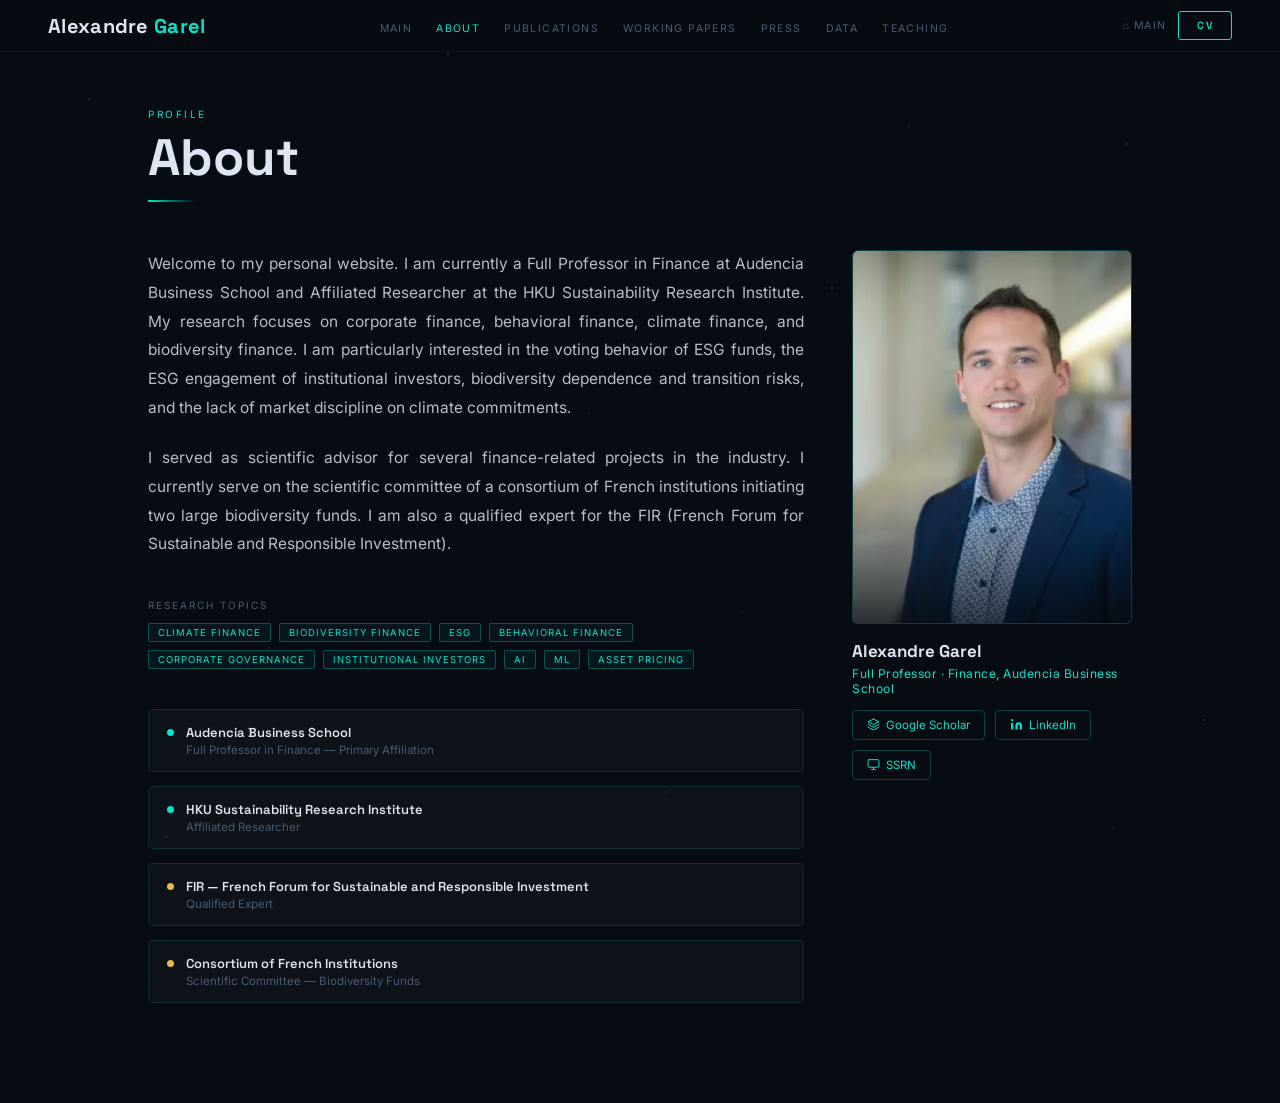
==== about.html @ ed6591c1 "test test" ====
<!DOCTYPE html>
<html lang="en">
<head>
<meta charset="UTF-8">
<meta name="viewport" content="width=device-width, initial-scale=1.0">
<title>About — Alexandre Garel</title>
<link rel="stylesheet" href="style.css">
<style>
.about-grid {
  display: grid;
  grid-template-columns: 1fr 280px;
  gap: 48px;
  align-items: start;
}
.bio-text {
  font-size: 15.5px; line-height: 1.85;
  color: rgba(221,229,240,.82);
  text-align: justify;
}
.bio-text p + p { margin-top: 22px; }

.affil-list {
  display: flex; flex-direction: column; gap: 14px;
  margin-top: 36px;
}
.affil-item {
  display: flex; align-items: flex-start; gap: 12px;
  padding: 14px 18px;
  background: var(--card-bg);
  border: 1px solid var(--card-bdr);
  border-radius: 5px;
  text-decoration: none;
  transition: border-color .2s, background .2s;
}
.affil-item:hover { border-color: rgba(0,229,204,.3); background: rgba(0,229,204,.04); }
.affil-dot {
  width: 7px; height: 7px; border-radius: 50%;
  background: var(--teal); flex-shrink: 0; margin-top: 5px;
}
.affil-dot.gold { background: var(--gold); }
.affil-name {
  font-family: 'Space Grotesk', sans-serif;
  font-size: 13px; font-weight: 600; color: var(--white);
}
.affil-role {
  font-size: 11.5px; color: var(--muted); margin-top: 2px;
}

/* Photo sidebar */
.photo-sidebar { position: sticky; top: 80px; }
.photo-frame {
  position: relative;
  border: 1px solid rgba(0,229,204,.2);
  border-radius: 6px;
  overflow: hidden;
  aspect-ratio: 3/4;
  background: #0a1520;
}
.photo-frame img {
  width: 100%; height: 100%;
  object-fit: cover; object-position: center top;
  display: block;
}
.photo-frame::after {
  content: '';
  position: absolute; inset: 0;
  background: linear-gradient(to bottom, transparent 60%, rgba(7,11,18,.7) 100%);
  pointer-events: none;
}
.photo-caption {
  padding: 16px 0 0;
}
.photo-name {
  font-family: 'Space Grotesk', sans-serif;
  font-size: 17px; font-weight: 700; color: var(--white);
}
.photo-role { font-size: 12px; color: var(--teal); margin-top: 4px; letter-spacing: .5px; }

.social-row { display: flex; gap: 10px; margin-top: 14px; flex-wrap: wrap; }
.soc-btn {
  display: flex; align-items: center; gap: 6px;
  padding: 7px 14px; border-radius: 4px;
  border: 1px solid rgba(0,229,204,.25);
  color: var(--teal); font-size: 11.5px; text-decoration: none;
  transition: background .2s, border-color .2s;
}
.soc-btn:hover { background: rgba(0,229,204,.1); border-color: var(--teal); }

.topics-section { margin-top: 40px; }
.topics-title {
  font-size: 10px; letter-spacing: 2px; text-transform: uppercase;
  color: var(--muted); margin-bottom: 12px;
}
.topics-cloud { display: flex; flex-wrap: wrap; gap: 8px; }

@media (max-width: 900px) {
  .about-grid { grid-template-columns: 1fr; }
  .photo-sidebar { position: static; }
  .photo-frame { aspect-ratio: 4/3; max-height: 320px; }
}
</style>
</head>
<body>

<nav>
  <div class="nav-logo"><a href="index.html">Alexandre <span>Garel</span></a></div>
  <ul class="nav-links">
    <li><a href="index.html">Main</a></li>
    <li><a href="about.html" class="active">About</a></li>
    <li><a href="publications.html">Publications</a></li>
    <li><a href="working-papers.html">Working Papers</a></li>
    <li><a href="press-coverage.html">Press</a></li>
    <li><a href="data.html">Data</a></li>
    <li><a href="teaching.html">Teaching</a></li>
  </ul>
  <div class="nav-right">
    <a href="index.html" class="nav-home">⌂ Main</a>
    <a href="#" class="nav-btn">CV</a>
  </div>
</nav>

<div class="page-wrap">
  <div class="sec-header">
    <div class="sec-eyebrow">Profile</div>
    <h1 class="sec-title">About</h1>
    <div class="sec-rule"></div>
  </div>

  <div class="about-grid">
    <!-- Left: bio + affiliations -->
    <div>
      <div class="bio-text">
        <p>Welcome to my personal website. I am currently a Full Professor in Finance at Audencia Business School and Affiliated Researcher at the HKU Sustainability Research Institute. My research focuses on corporate finance, behavioral finance, climate finance, and biodiversity finance. I am particularly interested in the voting behavior of ESG funds, the ESG engagement of institutional investors, biodiversity dependence and transition risks, and the lack of market discipline on climate commitments.</p>
        <p>I served as scientific advisor for several finance-related projects in the industry. I currently serve on the scientific committee of a consortium of French institutions initiating two large biodiversity funds. I am also a qualified expert for the FIR (French Forum for Sustainable and Responsible Investment).</p>
      </div>

      <div class="topics-section">
        <div class="topics-title">Research Topics</div>
        <div class="topics-cloud">
          <span class="chip">Climate Finance</span>
          <span class="chip">Biodiversity Finance</span>
          <span class="chip">ESG</span>
          <span class="chip">Behavioral Finance</span>
          <span class="chip">Corporate Governance</span>
          <span class="chip">Institutional Investors</span>
          <span class="chip">AI</span>
          <span class="chip">ML</span>
          <span class="chip">Asset Pricing</span>
        </div>
      </div>

      <div class="affil-list" style="margin-top:40px;">
        <a href="https://www.audencia.com/faculte-recherche/corps-professoral/cv-garel" target="_blank" class="affil-item">
          <div class="affil-dot"></div>
          <div>
            <div class="affil-name">Audencia Business School</div>
            <div class="affil-role">Full Professor in Finance — Primary Affiliation</div>
          </div>
        </a>
        <a href="https://hkujcesgri.hku.hk/" target="_blank" class="affil-item">
          <div class="affil-dot"></div>
          <div>
            <div class="affil-name">HKU Sustainability Research Institute</div>
            <div class="affil-role">Affiliated Researcher</div>
          </div>
        </a>
        <a href="https://www.frenchsif.org/isr_esg/en/french-sif/" target="_blank" class="affil-item">
          <div class="affil-dot gold"></div>
          <div>
            <div class="affil-name">FIR — French Forum for Sustainable and Responsible Investment</div>
            <div class="affil-role">Qualified Expert</div>
          </div>
        </a>
        <a href="https://impact-investor.com/french-institutional-investors-pick-mirova-to-manage-e100m-biodiversity-fund/" target="_blank" class="affil-item">
          <div class="affil-dot gold"></div>
          <div>
            <div class="affil-name">Consortium of French Institutions</div>
            <div class="affil-role">Scientific Committee — Biodiversity Funds</div>
          </div>
        </a>
      </div>
    </div>

    <!-- Right: photo + links -->
    <div class="photo-sidebar">
      <div class="photo-frame">
        <img src="photo.png" alt="Alexandre Garel" onerror="this.style.display='none'">
      </div>
      <div class="photo-caption">
        <div class="photo-name">Alexandre Garel</div>
        <div class="photo-role">Full Professor · Finance, Audencia Business School</div>
      </div>
      <div class="social-row">
        <a href="https://scholar.google.com/citations?user=YdbSEhwAAAAJ&hl=en" target="_blank" class="soc-btn">
          <svg width="13" height="13" viewBox="0 0 24 24" fill="none" stroke="currentColor" stroke-width="1.8" stroke-linecap="round"><path d="M12 2L2 7l10 5 10-5-10-5z"/><path d="M2 17l10 5 10-5"/><path d="M2 12l10 5 10-5"/></svg>
          Google Scholar
        </a>
        <a href="https://linkedin.com" target="_blank" class="soc-btn">
          <svg width="13" height="13" viewBox="0 0 24 24" fill="currentColor"><path d="M16 8a6 6 0 0 1 6 6v7h-4v-7a2 2 0 0 0-2-2 2 2 0 0 0-2 2v7h-4v-7a6 6 0 0 1 6-6z"/><rect x="2" y="9" width="4" height="12"/><circle cx="4" cy="4" r="2"/></svg>
          LinkedIn
        </a>
        <a href="https://papers.ssrn.com/sol3/cf_dev/AbsByAuth.cfm?per_id=2396853" target="_blank" class="soc-btn">
          <svg width="13" height="13" viewBox="0 0 24 24" fill="none" stroke="currentColor" stroke-width="1.8" stroke-linecap="round" stroke-linejoin="round">
            <rect x="2" y="3" width="20" height="14" rx="2"/>
            <path d="M8 21h8M12 17v4"/>
          </svg>
          SSRN
        </a>
      </div>
    </div>
  </div>
</div>

</body>
</html>
---- style.css ----
/* ══════════════════════════════════════════════════
   Alexandre Garel — Shared Stylesheet
   Dark Observatory aesthetic
══════════════════════════════════════════════════ */

@import url('https://fonts.googleapis.com/css2?family=Space+Grotesk:wght@300;400;500;600;700&family=Inter:wght@300;400;500&display=swap');

*, *::before, *::after { box-sizing: border-box; margin: 0; padding: 0; }

:root {
  --bg:       #070b12;
  --teal:     #00e5cc;
  --teal-dim: rgba(0,229,204,0.08);
  --teal-mid: rgba(0,229,204,0.18);
  --gold:     #e8b84b;
  --white:    #dde5f0;
  --muted:    #4a5c72;
  --muted2:   #1e2c3a;
  --card-bg:  rgba(255,255,255,0.032);
  --card-bdr: rgba(0,229,204,0.13);
}

html { scroll-behavior: smooth; }
body {
  min-height: 100vh;
  background: var(--bg);
  color: var(--white);
  font-family: 'Inter', sans-serif;
  position: relative;
}

/* ── star field ── */
body::before {
  content: '';
  position: fixed; inset: 0; z-index: 0; pointer-events: none;
  background-image:
    radial-gradient(1px 1px at  7% 11%, rgba(255,255,255,.5)  0%,transparent 100%),
    radial-gradient(1px 1px at 21% 72%, rgba(255,255,255,.3)  0%,transparent 100%),
    radial-gradient(1px 1px at 35%  6%, rgba(255,255,255,.4)  0%,transparent 100%),
    radial-gradient(1px 1px at 52% 88%, rgba(255,255,255,.28) 0%,transparent 100%),
    radial-gradient(1px 1px at 65% 32%, rgba(255,255,255,.45) 0%,transparent 100%),
    radial-gradient(1px 1px at 78% 58%, rgba(255,255,255,.32) 0%,transparent 100%),
    radial-gradient(1px 1px at 88% 16%, rgba(255,255,255,.55) 0%,transparent 100%),
    radial-gradient(1px 1px at 94% 80%, rgba(255,255,255,.38) 0%,transparent 100%),
    radial-gradient(1px 1px at 13% 93%, rgba(255,255,255,.42) 0%,transparent 100%),
    radial-gradient(1px 1px at 46% 46%, rgba(255,255,255,.22) 0%,transparent 100%),
    radial-gradient(1.5px 1.5px at 29% 38%, rgba(0,229,204,.4) 0%,transparent 100%),
    radial-gradient(1.5px 1.5px at 71% 14%, rgba(0,229,204,.3) 0%,transparent 100%),
    radial-gradient(1.5px 1.5px at 87% 92%, rgba(0,229,204,.25) 0%,transparent 100%),
    radial-gradient(1.5px 1.5px at 58% 68%, rgba(0,229,204,.2) 0%,transparent 100%);
}

/* ══════════════════════════════════
   NAV
══════════════════════════════════ */
nav {
  position: sticky; top: 0; z-index: 100;
  display: flex; align-items: center; justify-content: space-between;
  height: 52px; padding: 0 48px;
  border-bottom: 1px solid rgba(0,229,204,.07);
  background: rgba(7,11,18,.88);
  backdrop-filter: blur(12px);
}

.nav-logo a, .nav-logo {
  font-family: 'Space Grotesk', sans-serif;
  font-size: 20px; font-weight: 700; letter-spacing: .3px;
  color: var(--white); text-decoration: none;
}
.nav-logo a span, .nav-logo span { color: var(--teal); }

.nav-links { display: flex; gap: 24px; list-style: none; }
.nav-links a {
  font-size: 10.5px; letter-spacing: 1.4px; text-transform: uppercase;
  color: var(--muted); text-decoration: none; transition: color .2s;
}
.nav-links a:hover,
.nav-links a.active { color: var(--teal); }

.nav-right { display: flex; gap: 12px; align-items: center; }

.nav-home {
  font-size: 10.5px; letter-spacing: 1.2px; text-transform: uppercase;
  color: var(--muted); text-decoration: none; transition: color .2s;
  display: flex; align-items: center; gap: 5px;
}
.nav-home:hover { color: var(--white); }

.nav-btn {
  font-family: 'Space Grotesk', sans-serif;
  font-size: 10.5px; font-weight: 600; letter-spacing: 1.5px; text-transform: uppercase;
  padding: 7px 18px; border-radius: 3px; text-decoration: none;
  border: 1px solid var(--teal); color: var(--teal); background: transparent;
  transition: background .2s;
}
.nav-btn:hover { background: var(--teal-mid); }

/* ══════════════════════════════════
   PAGE WRAPPER
══════════════════════════════════ */
.page-wrap {
  position: relative; z-index: 1;
  max-width: 1080px; margin: 0 auto;
  padding: 56px 48px 100px;
}

/* ── Section header ── */
.sec-header { margin-bottom: 48px; }
.sec-eyebrow {
  font-size: 10px; letter-spacing: 2.5px; text-transform: uppercase;
  color: var(--teal); margin-bottom: 10px;
}
.sec-title {
  font-family: 'Space Grotesk', sans-serif;
  font-size: clamp(30px, 4vw, 52px); font-weight: 700;
  color: var(--white); line-height: 1.1;
  margin-bottom: 14px;
}
.sec-rule {
  width: 48px; height: 2px;
  background: linear-gradient(90deg, var(--teal), transparent);
}

/* ── Tag chips ── */
.chip {
  display: inline-block;
  font-size: 9.5px; letter-spacing: 1px; text-transform: uppercase;
  padding: 3px 9px; border-radius: 2px;
  border: 1px solid rgba(0,229,204,.3);
  color: var(--teal); background: rgba(0,229,204,.05);
}
.chip-gold {
  border-color: rgba(232,184,75,.35);
  color: var(--gold); background: rgba(232,184,75,.06);
}

/* ── Glass card ── */
.glass-card {
  background: var(--card-bg);
  border: 1px solid var(--card-bdr);
  border-radius: 6px;
  padding: 28px 32px;
  transition: border-color .25s, background .25s;
}
.glass-card:hover {
  border-color: rgba(0,229,204,.25);
  background: rgba(255,255,255,.05);
}

/* ══════════════════════════════════
   RESPONSIVE
══════════════════════════════════ */
@media (max-width: 768px) {
  nav { padding: 0 20px; }
  .nav-links { display: none; }
  .page-wrap { padding: 36px 20px 80px; }
}
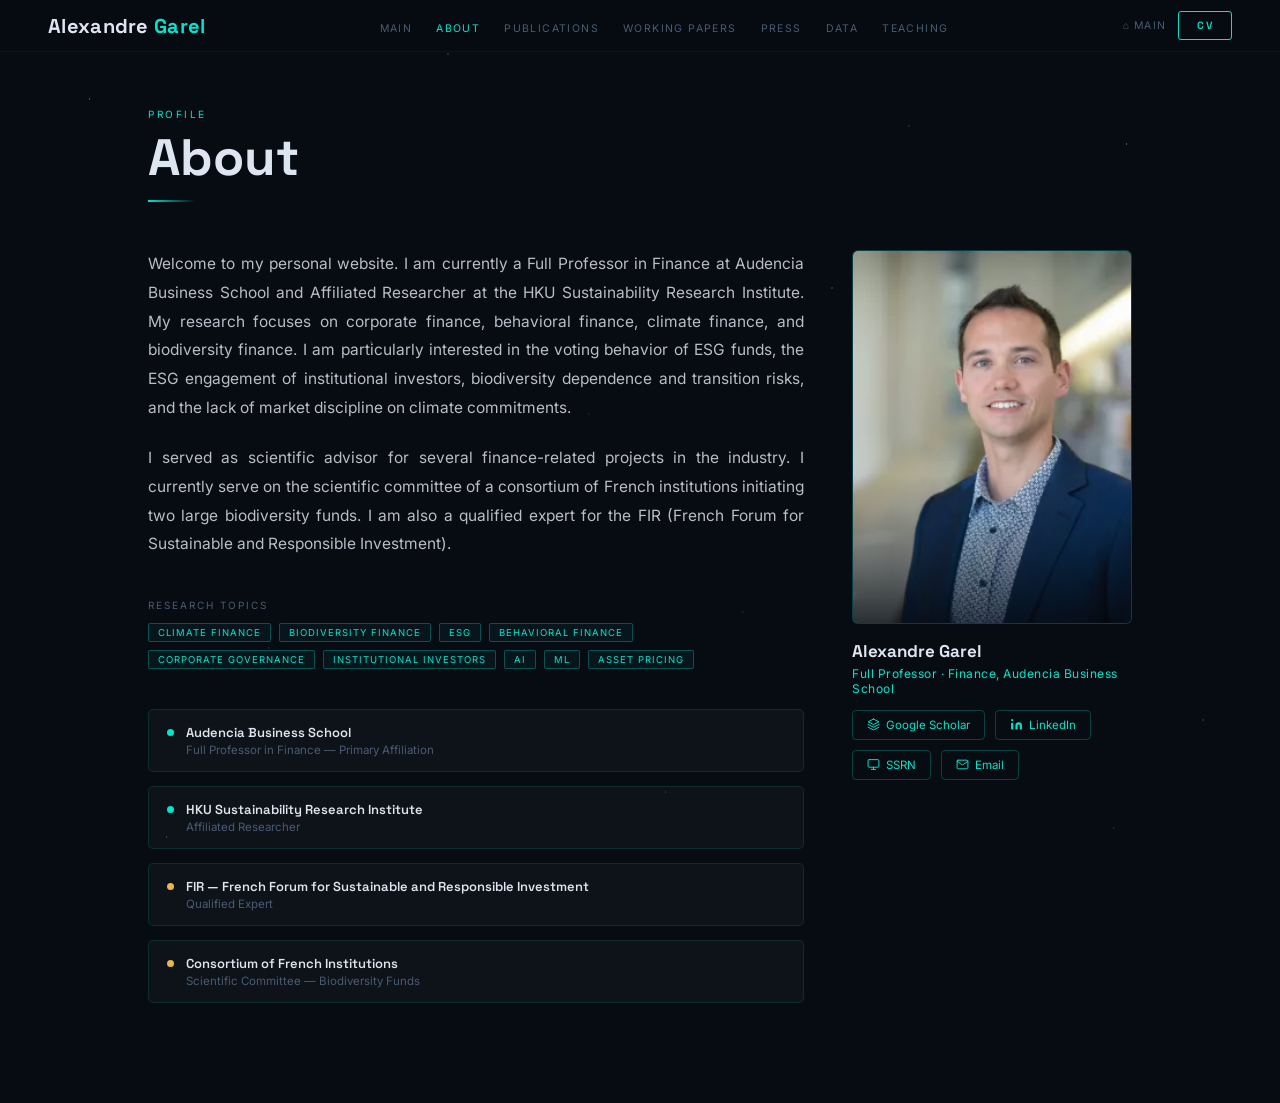
==== commit 961a9518: "Add files via upload" ====
--- a/about.html
+++ b/about.html
@@ -1,215 +1,222 @@
-<!DOCTYPE html>
-<html lang="en">
-<head>
-<meta charset="UTF-8">
-<meta name="viewport" content="width=device-width, initial-scale=1.0">
-<title>About — Alexandre Garel</title>
-<link rel="stylesheet" href="style.css">
-<style>
-.about-grid {
-  display: grid;
-  grid-template-columns: 1fr 280px;
-  gap: 48px;
-  align-items: start;
-}
-.bio-text {
-  font-size: 15.5px; line-height: 1.85;
-  color: rgba(221,229,240,.82);
-  text-align: justify;
-}
-.bio-text p + p { margin-top: 22px; }
-
-.affil-list {
-  display: flex; flex-direction: column; gap: 14px;
-  margin-top: 36px;
-}
-.affil-item {
-  display: flex; align-items: flex-start; gap: 12px;
-  padding: 14px 18px;
-  background: var(--card-bg);
-  border: 1px solid var(--card-bdr);
-  border-radius: 5px;
-  text-decoration: none;
-  transition: border-color .2s, background .2s;
-}
-.affil-item:hover { border-color: rgba(0,229,204,.3); background: rgba(0,229,204,.04); }
-.affil-dot {
-  width: 7px; height: 7px; border-radius: 50%;
-  background: var(--teal); flex-shrink: 0; margin-top: 5px;
-}
-.affil-dot.gold { background: var(--gold); }
-.affil-name {
-  font-family: 'Space Grotesk', sans-serif;
-  font-size: 13px; font-weight: 600; color: var(--white);
-}
-.affil-role {
-  font-size: 11.5px; color: var(--muted); margin-top: 2px;
-}
-
-/* Photo sidebar */
-.photo-sidebar { position: sticky; top: 80px; }
-.photo-frame {
-  position: relative;
-  border: 1px solid rgba(0,229,204,.2);
-  border-radius: 6px;
-  overflow: hidden;
-  aspect-ratio: 3/4;
-  background: #0a1520;
-}
-.photo-frame img {
-  width: 100%; height: 100%;
-  object-fit: cover; object-position: center top;
-  display: block;
-}
-.photo-frame::after {
-  content: '';
-  position: absolute; inset: 0;
-  background: linear-gradient(to bottom, transparent 60%, rgba(7,11,18,.7) 100%);
-  pointer-events: none;
-}
-.photo-caption {
-  padding: 16px 0 0;
-}
-.photo-name {
-  font-family: 'Space Grotesk', sans-serif;
-  font-size: 17px; font-weight: 700; color: var(--white);
-}
-.photo-role { font-size: 12px; color: var(--teal); margin-top: 4px; letter-spacing: .5px; }
-
-.social-row { display: flex; gap: 10px; margin-top: 14px; flex-wrap: wrap; }
-.soc-btn {
-  display: flex; align-items: center; gap: 6px;
-  padding: 7px 14px; border-radius: 4px;
-  border: 1px solid rgba(0,229,204,.25);
-  color: var(--teal); font-size: 11.5px; text-decoration: none;
-  transition: background .2s, border-color .2s;
-}
-.soc-btn:hover { background: rgba(0,229,204,.1); border-color: var(--teal); }
-
-.topics-section { margin-top: 40px; }
-.topics-title {
-  font-size: 10px; letter-spacing: 2px; text-transform: uppercase;
-  color: var(--muted); margin-bottom: 12px;
-}
-.topics-cloud { display: flex; flex-wrap: wrap; gap: 8px; }
-
-@media (max-width: 900px) {
-  .about-grid { grid-template-columns: 1fr; }
-  .photo-sidebar { position: static; }
-  .photo-frame { aspect-ratio: 4/3; max-height: 320px; }
-}
-</style>
-</head>
-<body>
-
-<nav>
-  <div class="nav-logo"><a href="index.html">Alexandre <span>Garel</span></a></div>
-  <ul class="nav-links">
-    <li><a href="index.html">Main</a></li>
-    <li><a href="about.html" class="active">About</a></li>
-    <li><a href="publications.html">Publications</a></li>
-    <li><a href="working-papers.html">Working Papers</a></li>
-    <li><a href="press-coverage.html">Press</a></li>
-    <li><a href="data.html">Data</a></li>
-    <li><a href="teaching.html">Teaching</a></li>
-  </ul>
-  <div class="nav-right">
-    <a href="index.html" class="nav-home">⌂ Main</a>
-    <a href="#" class="nav-btn">CV</a>
-  </div>
-</nav>
-
-<div class="page-wrap">
-  <div class="sec-header">
-    <div class="sec-eyebrow">Profile</div>
-    <h1 class="sec-title">About</h1>
-    <div class="sec-rule"></div>
-  </div>
-
-  <div class="about-grid">
-    <!-- Left: bio + affiliations -->
-    <div>
-      <div class="bio-text">
-        <p>Welcome to my personal website. I am currently a Full Professor in Finance at Audencia Business School and Affiliated Researcher at the HKU Sustainability Research Institute. My research focuses on corporate finance, behavioral finance, climate finance, and biodiversity finance. I am particularly interested in the voting behavior of ESG funds, the ESG engagement of institutional investors, biodiversity dependence and transition risks, and the lack of market discipline on climate commitments.</p>
-        <p>I served as scientific advisor for several finance-related projects in the industry. I currently serve on the scientific committee of a consortium of French institutions initiating two large biodiversity funds. I am also a qualified expert for the FIR (French Forum for Sustainable and Responsible Investment).</p>
-      </div>
-
-      <div class="topics-section">
-        <div class="topics-title">Research Topics</div>
-        <div class="topics-cloud">
-          <span class="chip">Climate Finance</span>
-          <span class="chip">Biodiversity Finance</span>
-          <span class="chip">ESG</span>
-          <span class="chip">Behavioral Finance</span>
-          <span class="chip">Corporate Governance</span>
-          <span class="chip">Institutional Investors</span>
-          <span class="chip">AI</span>
-          <span class="chip">ML</span>
-          <span class="chip">Asset Pricing</span>
-        </div>
-      </div>
-
-      <div class="affil-list" style="margin-top:40px;">
-        <a href="https://www.audencia.com/faculte-recherche/corps-professoral/cv-garel" target="_blank" class="affil-item">
-          <div class="affil-dot"></div>
-          <div>
-            <div class="affil-name">Audencia Business School</div>
-            <div class="affil-role">Full Professor in Finance — Primary Affiliation</div>
-          </div>
-        </a>
-        <a href="https://hkujcesgri.hku.hk/" target="_blank" class="affil-item">
-          <div class="affil-dot"></div>
-          <div>
-            <div class="affil-name">HKU Sustainability Research Institute</div>
-            <div class="affil-role">Affiliated Researcher</div>
-          </div>
-        </a>
-        <a href="https://www.frenchsif.org/isr_esg/en/french-sif/" target="_blank" class="affil-item">
-          <div class="affil-dot gold"></div>
-          <div>
-            <div class="affil-name">FIR — French Forum for Sustainable and Responsible Investment</div>
-            <div class="affil-role">Qualified Expert</div>
-          </div>
-        </a>
-        <a href="https://impact-investor.com/french-institutional-investors-pick-mirova-to-manage-e100m-biodiversity-fund/" target="_blank" class="affil-item">
-          <div class="affil-dot gold"></div>
-          <div>
-            <div class="affil-name">Consortium of French Institutions</div>
-            <div class="affil-role">Scientific Committee — Biodiversity Funds</div>
-          </div>
-        </a>
-      </div>
-    </div>
-
-    <!-- Right: photo + links -->
-    <div class="photo-sidebar">
-      <div class="photo-frame">
-        <img src="photo.png" alt="Alexandre Garel" onerror="this.style.display='none'">
-      </div>
-      <div class="photo-caption">
-        <div class="photo-name">Alexandre Garel</div>
-        <div class="photo-role">Full Professor · Finance, Audencia Business School</div>
-      </div>
-      <div class="social-row">
-        <a href="https://scholar.google.com/citations?user=YdbSEhwAAAAJ&hl=en" target="_blank" class="soc-btn">
-          <svg width="13" height="13" viewBox="0 0 24 24" fill="none" stroke="currentColor" stroke-width="1.8" stroke-linecap="round"><path d="M12 2L2 7l10 5 10-5-10-5z"/><path d="M2 17l10 5 10-5"/><path d="M2 12l10 5 10-5"/></svg>
-          Google Scholar
-        </a>
-        <a href="https://linkedin.com" target="_blank" class="soc-btn">
-          <svg width="13" height="13" viewBox="0 0 24 24" fill="currentColor"><path d="M16 8a6 6 0 0 1 6 6v7h-4v-7a2 2 0 0 0-2-2 2 2 0 0 0-2 2v7h-4v-7a6 6 0 0 1 6-6z"/><rect x="2" y="9" width="4" height="12"/><circle cx="4" cy="4" r="2"/></svg>
-          LinkedIn
-        </a>
-        <a href="https://papers.ssrn.com/sol3/cf_dev/AbsByAuth.cfm?per_id=2396853" target="_blank" class="soc-btn">
-          <svg width="13" height="13" viewBox="0 0 24 24" fill="none" stroke="currentColor" stroke-width="1.8" stroke-linecap="round" stroke-linejoin="round">
-            <rect x="2" y="3" width="20" height="14" rx="2"/>
-            <path d="M8 21h8M12 17v4"/>
-          </svg>
-          SSRN
-        </a>
-      </div>
-    </div>
-  </div>
-</div>
-
-</body>
-</html>
+<!DOCTYPE html>
+<html lang="en">
+<head>
+<meta charset="UTF-8">
+<meta name="viewport" content="width=device-width, initial-scale=1.0">
+<title>About — Alexandre Garel</title>
+<link rel="stylesheet" href="style.css">
+<style>
+.about-grid {
+  display: grid;
+  grid-template-columns: 1fr 280px;
+  gap: 48px;
+  align-items: start;
+}
+.bio-text {
+  font-size: 15.5px; line-height: 1.85;
+  color: rgba(221,229,240,.82);
+  text-align: justify;
+}
+.bio-text p + p { margin-top: 22px; }
+
+.affil-list {
+  display: flex; flex-direction: column; gap: 14px;
+  margin-top: 36px;
+}
+.affil-item {
+  display: flex; align-items: flex-start; gap: 12px;
+  padding: 14px 18px;
+  background: var(--card-bg);
+  border: 1px solid var(--card-bdr);
+  border-radius: 5px;
+  text-decoration: none;
+  transition: border-color .2s, background .2s;
+}
+.affil-item:hover { border-color: rgba(0,229,204,.3); background: rgba(0,229,204,.04); }
+.affil-dot {
+  width: 7px; height: 7px; border-radius: 50%;
+  background: var(--teal); flex-shrink: 0; margin-top: 5px;
+}
+.affil-dot.gold { background: var(--gold); }
+.affil-name {
+  font-family: 'Space Grotesk', sans-serif;
+  font-size: 13px; font-weight: 600; color: var(--white);
+}
+.affil-role {
+  font-size: 11.5px; color: var(--muted); margin-top: 2px;
+}
+
+/* Photo sidebar */
+.photo-sidebar { position: sticky; top: 80px; }
+.photo-frame {
+  position: relative;
+  border: 1px solid rgba(0,229,204,.2);
+  border-radius: 6px;
+  overflow: hidden;
+  aspect-ratio: 3/4;
+  background: #0a1520;
+}
+.photo-frame img {
+  width: 100%; height: 100%;
+  object-fit: cover; object-position: center top;
+  display: block;
+}
+.photo-frame::after {
+  content: '';
+  position: absolute; inset: 0;
+  background: linear-gradient(to bottom, transparent 60%, rgba(7,11,18,.7) 100%);
+  pointer-events: none;
+}
+.photo-caption {
+  padding: 16px 0 0;
+}
+.photo-name {
+  font-family: 'Space Grotesk', sans-serif;
+  font-size: 17px; font-weight: 700; color: var(--white);
+}
+.photo-role { font-size: 12px; color: var(--teal); margin-top: 4px; letter-spacing: .5px; }
+
+.social-row { display: flex; gap: 10px; margin-top: 14px; flex-wrap: wrap; }
+.soc-btn {
+  display: flex; align-items: center; gap: 6px;
+  padding: 7px 14px; border-radius: 4px;
+  border: 1px solid rgba(0,229,204,.25);
+  color: var(--teal); font-size: 11.5px; text-decoration: none;
+  transition: background .2s, border-color .2s;
+}
+.soc-btn:hover { background: rgba(0,229,204,.1); border-color: var(--teal); }
+
+.topics-section { margin-top: 40px; }
+.topics-title {
+  font-size: 10px; letter-spacing: 2px; text-transform: uppercase;
+  color: var(--muted); margin-bottom: 12px;
+}
+.topics-cloud { display: flex; flex-wrap: wrap; gap: 8px; }
+
+@media (max-width: 900px) {
+  .about-grid { grid-template-columns: 1fr; }
+  .photo-sidebar { position: static; }
+  .photo-frame { aspect-ratio: 4/3; max-height: 320px; }
+}
+</style>
+</head>
+<body>
+
+<nav>
+  <div class="nav-logo"><a href="index.html">Alexandre <span>Garel</span></a></div>
+  <ul class="nav-links">
+    <li><a href="index.html">Main</a></li>
+    <li><a href="about.html" class="active">About</a></li>
+    <li><a href="publications.html">Publications</a></li>
+    <li><a href="working-papers.html">Working Papers</a></li>
+    <li><a href="press-coverage.html">Press</a></li>
+    <li><a href="data.html">Data</a></li>
+    <li><a href="teaching.html">Teaching</a></li>
+  </ul>
+  <div class="nav-right">
+    <a href="index.html" class="nav-home">⌂ Main</a>
+    <a href="#" class="nav-btn">CV</a>
+  </div>
+</nav>
+
+<div class="page-wrap">
+  <div class="sec-header">
+    <div class="sec-eyebrow">Profile</div>
+    <h1 class="sec-title">About</h1>
+    <div class="sec-rule"></div>
+  </div>
+
+  <div class="about-grid">
+    <!-- Left: bio + affiliations -->
+    <div>
+      <div class="bio-text">
+        <p>Welcome to my personal website. I am currently a Full Professor in Finance at Audencia Business School and Affiliated Researcher at the HKU Sustainability Research Institute. My research focuses on corporate finance, behavioral finance, climate finance, and biodiversity finance. I am particularly interested in the voting behavior of ESG funds, the ESG engagement of institutional investors, biodiversity dependence and transition risks, and the lack of market discipline on climate commitments.</p>
+        <p>I served as scientific advisor for several finance-related projects in the industry. I currently serve on the scientific committee of a consortium of French institutions initiating two large biodiversity funds. I am also a qualified expert for the FIR (French Forum for Sustainable and Responsible Investment).</p>
+      </div>
+
+      <div class="topics-section">
+        <div class="topics-title">Research Topics</div>
+        <div class="topics-cloud">
+          <span class="chip">Climate Finance</span>
+          <span class="chip">Biodiversity Finance</span>
+          <span class="chip">ESG</span>
+          <span class="chip">Behavioral Finance</span>
+          <span class="chip">Corporate Governance</span>
+          <span class="chip">Institutional Investors</span>
+          <span class="chip">AI</span>
+          <span class="chip">ML</span>
+          <span class="chip">Asset Pricing</span>
+        </div>
+      </div>
+
+      <div class="affil-list" style="margin-top:40px;">
+        <a href="https://www.audencia.com/faculte-recherche/corps-professoral/cv-garel" target="_blank" class="affil-item">
+          <div class="affil-dot"></div>
+          <div>
+            <div class="affil-name">Audencia Business School</div>
+            <div class="affil-role">Full Professor in Finance — Primary Affiliation</div>
+          </div>
+        </a>
+        <a href="https://hkujcesgri.hku.hk/" target="_blank" class="affil-item">
+          <div class="affil-dot"></div>
+          <div>
+            <div class="affil-name">HKU Sustainability Research Institute</div>
+            <div class="affil-role">Affiliated Researcher</div>
+          </div>
+        </a>
+        <a href="https://www.frenchsif.org/isr_esg/en/french-sif/" target="_blank" class="affil-item">
+          <div class="affil-dot gold"></div>
+          <div>
+            <div class="affil-name">FIR — French Forum for Sustainable and Responsible Investment</div>
+            <div class="affil-role">Qualified Expert</div>
+          </div>
+        </a>
+        <a href="https://impact-investor.com/french-institutional-investors-pick-mirova-to-manage-e100m-biodiversity-fund/" target="_blank" class="affil-item">
+          <div class="affil-dot gold"></div>
+          <div>
+            <div class="affil-name">Consortium of French Institutions</div>
+            <div class="affil-role">Scientific Committee — Biodiversity Funds</div>
+          </div>
+        </a>
+      </div>
+    </div>
+
+    <!-- Right: photo + links -->
+    <div class="photo-sidebar">
+      <div class="photo-frame">
+        <img src="photo.png" alt="Alexandre Garel" onerror="this.style.display='none'">
+      </div>
+      <div class="photo-caption">
+        <div class="photo-name">Alexandre Garel</div>
+        <div class="photo-role">Full Professor · Finance, Audencia Business School</div>
+      </div>
+      <div class="social-row">
+        <a href="https://scholar.google.com/citations?user=YdbSEhwAAAAJ&hl=en" target="_blank" class="soc-btn">
+          <svg width="13" height="13" viewBox="0 0 24 24" fill="none" stroke="currentColor" stroke-width="1.8" stroke-linecap="round"><path d="M12 2L2 7l10 5 10-5-10-5z"/><path d="M2 17l10 5 10-5"/><path d="M2 12l10 5 10-5"/></svg>
+          Google Scholar
+        </a>
+        <a href="https://linkedin.com" target="_blank" class="soc-btn">
+          <svg width="13" height="13" viewBox="0 0 24 24" fill="currentColor"><path d="M16 8a6 6 0 0 1 6 6v7h-4v-7a2 2 0 0 0-2-2 2 2 0 0 0-2 2v7h-4v-7a6 6 0 0 1 6-6z"/><rect x="2" y="9" width="4" height="12"/><circle cx="4" cy="4" r="2"/></svg>
+          LinkedIn
+        </a>
+        <a href="https://papers.ssrn.com/sol3/cf_dev/AbsByAuth.cfm?per_id=2396853" target="_blank" class="soc-btn">
+          <svg width="13" height="13" viewBox="0 0 24 24" fill="none" stroke="currentColor" stroke-width="1.8" stroke-linecap="round" stroke-linejoin="round">
+            <rect x="2" y="3" width="20" height="14" rx="2"/>
+            <path d="M8 21h8M12 17v4"/>
+          </svg>
+          SSRN
+        </a>
+        <a href="mailto:agarel@audencia.com" class="soc-btn">
+          <svg width="13" height="13" viewBox="0 0 24 24" fill="none" stroke="currentColor" stroke-width="1.8" stroke-linecap="round" stroke-linejoin="round">
+            <path d="M4 4h16c1.1 0 2 .9 2 2v12c0 1.1-.9 2-2 2H4c-1.1 0-2-.9-2-2V6c0-1.1.9-2 2-2z"/>
+            <polyline points="22,6 12,13 2,6"/>
+          </svg>
+          Email
+        </a>
+      </div>
+    </div>
+  </div>
+</div>
+
+</body>
+</html>
--- a/style.css
+++ b/style.css
@@ -1,157 +1,157 @@
-/* ══════════════════════════════════════════════════
-   Alexandre Garel — Shared Stylesheet
-   Dark Observatory aesthetic
-══════════════════════════════════════════════════ */
-
-@import url('https://fonts.googleapis.com/css2?family=Space+Grotesk:wght@300;400;500;600;700&family=Inter:wght@300;400;500&display=swap');
-
-*, *::before, *::after { box-sizing: border-box; margin: 0; padding: 0; }
-
-:root {
-  --bg:       #070b12;
-  --teal:     #00e5cc;
-  --teal-dim: rgba(0,229,204,0.08);
-  --teal-mid: rgba(0,229,204,0.18);
-  --gold:     #e8b84b;
-  --white:    #dde5f0;
-  --muted:    #4a5c72;
-  --muted2:   #1e2c3a;
-  --card-bg:  rgba(255,255,255,0.032);
-  --card-bdr: rgba(0,229,204,0.13);
-}
-
-html { scroll-behavior: smooth; }
-body {
-  min-height: 100vh;
-  background: var(--bg);
-  color: var(--white);
-  font-family: 'Inter', sans-serif;
-  position: relative;
-}
-
-/* ── star field ── */
-body::before {
-  content: '';
-  position: fixed; inset: 0; z-index: 0; pointer-events: none;
-  background-image:
-    radial-gradient(1px 1px at  7% 11%, rgba(255,255,255,.5)  0%,transparent 100%),
-    radial-gradient(1px 1px at 21% 72%, rgba(255,255,255,.3)  0%,transparent 100%),
-    radial-gradient(1px 1px at 35%  6%, rgba(255,255,255,.4)  0%,transparent 100%),
-    radial-gradient(1px 1px at 52% 88%, rgba(255,255,255,.28) 0%,transparent 100%),
-    radial-gradient(1px 1px at 65% 32%, rgba(255,255,255,.45) 0%,transparent 100%),
-    radial-gradient(1px 1px at 78% 58%, rgba(255,255,255,.32) 0%,transparent 100%),
-    radial-gradient(1px 1px at 88% 16%, rgba(255,255,255,.55) 0%,transparent 100%),
-    radial-gradient(1px 1px at 94% 80%, rgba(255,255,255,.38) 0%,transparent 100%),
-    radial-gradient(1px 1px at 13% 93%, rgba(255,255,255,.42) 0%,transparent 100%),
-    radial-gradient(1px 1px at 46% 46%, rgba(255,255,255,.22) 0%,transparent 100%),
-    radial-gradient(1.5px 1.5px at 29% 38%, rgba(0,229,204,.4) 0%,transparent 100%),
-    radial-gradient(1.5px 1.5px at 71% 14%, rgba(0,229,204,.3) 0%,transparent 100%),
-    radial-gradient(1.5px 1.5px at 87% 92%, rgba(0,229,204,.25) 0%,transparent 100%),
-    radial-gradient(1.5px 1.5px at 58% 68%, rgba(0,229,204,.2) 0%,transparent 100%);
-}
-
-/* ══════════════════════════════════
-   NAV
-══════════════════════════════════ */
-nav {
-  position: sticky; top: 0; z-index: 100;
-  display: flex; align-items: center; justify-content: space-between;
-  height: 52px; padding: 0 48px;
-  border-bottom: 1px solid rgba(0,229,204,.07);
-  background: rgba(7,11,18,.88);
-  backdrop-filter: blur(12px);
-}
-
-.nav-logo a, .nav-logo {
-  font-family: 'Space Grotesk', sans-serif;
-  font-size: 20px; font-weight: 700; letter-spacing: .3px;
-  color: var(--white); text-decoration: none;
-}
-.nav-logo a span, .nav-logo span { color: var(--teal); }
-
-.nav-links { display: flex; gap: 24px; list-style: none; }
-.nav-links a {
-  font-size: 10.5px; letter-spacing: 1.4px; text-transform: uppercase;
-  color: var(--muted); text-decoration: none; transition: color .2s;
-}
-.nav-links a:hover,
-.nav-links a.active { color: var(--teal); }
-
-.nav-right { display: flex; gap: 12px; align-items: center; }
-
-.nav-home {
-  font-size: 10.5px; letter-spacing: 1.2px; text-transform: uppercase;
-  color: var(--muted); text-decoration: none; transition: color .2s;
-  display: flex; align-items: center; gap: 5px;
-}
-.nav-home:hover { color: var(--white); }
-
-.nav-btn {
-  font-family: 'Space Grotesk', sans-serif;
-  font-size: 10.5px; font-weight: 600; letter-spacing: 1.5px; text-transform: uppercase;
-  padding: 7px 18px; border-radius: 3px; text-decoration: none;
-  border: 1px solid var(--teal); color: var(--teal); background: transparent;
-  transition: background .2s;
-}
-.nav-btn:hover { background: var(--teal-mid); }
-
-/* ══════════════════════════════════
-   PAGE WRAPPER
-══════════════════════════════════ */
-.page-wrap {
-  position: relative; z-index: 1;
-  max-width: 1080px; margin: 0 auto;
-  padding: 56px 48px 100px;
-}
-
-/* ── Section header ── */
-.sec-header { margin-bottom: 48px; }
-.sec-eyebrow {
-  font-size: 10px; letter-spacing: 2.5px; text-transform: uppercase;
-  color: var(--teal); margin-bottom: 10px;
-}
-.sec-title {
-  font-family: 'Space Grotesk', sans-serif;
-  font-size: clamp(30px, 4vw, 52px); font-weight: 700;
-  color: var(--white); line-height: 1.1;
-  margin-bottom: 14px;
-}
-.sec-rule {
-  width: 48px; height: 2px;
-  background: linear-gradient(90deg, var(--teal), transparent);
-}
-
-/* ── Tag chips ── */
-.chip {
-  display: inline-block;
-  font-size: 9.5px; letter-spacing: 1px; text-transform: uppercase;
-  padding: 3px 9px; border-radius: 2px;
-  border: 1px solid rgba(0,229,204,.3);
-  color: var(--teal); background: rgba(0,229,204,.05);
-}
-.chip-gold {
-  border-color: rgba(232,184,75,.35);
-  color: var(--gold); background: rgba(232,184,75,.06);
-}
-
-/* ── Glass card ── */
-.glass-card {
-  background: var(--card-bg);
-  border: 1px solid var(--card-bdr);
-  border-radius: 6px;
-  padding: 28px 32px;
-  transition: border-color .25s, background .25s;
-}
-.glass-card:hover {
-  border-color: rgba(0,229,204,.25);
-  background: rgba(255,255,255,.05);
-}
-
-/* ══════════════════════════════════
-   RESPONSIVE
-══════════════════════════════════ */
-@media (max-width: 768px) {
-  nav { padding: 0 20px; }
-  .nav-links { display: none; }
-  .page-wrap { padding: 36px 20px 80px; }
-}
+/* ══════════════════════════════════════════════════
+   Alexandre Garel — Shared Stylesheet
+   Dark Observatory aesthetic
+══════════════════════════════════════════════════ */
+
+@import url('https://fonts.googleapis.com/css2?family=Space+Grotesk:wght@300;400;500;600;700&family=Inter:wght@300;400;500&display=swap');
+
+*, *::before, *::after { box-sizing: border-box; margin: 0; padding: 0; }
+
+:root {
+  --bg:       #070b12;
+  --teal:     #00e5cc;
+  --teal-dim: rgba(0,229,204,0.08);
+  --teal-mid: rgba(0,229,204,0.18);
+  --gold:     #e8b84b;
+  --white:    #dde5f0;
+  --muted:    #4a5c72;
+  --muted2:   #1e2c3a;
+  --card-bg:  rgba(255,255,255,0.032);
+  --card-bdr: rgba(0,229,204,0.13);
+}
+
+html { scroll-behavior: smooth; }
+body {
+  min-height: 100vh;
+  background: var(--bg);
+  color: var(--white);
+  font-family: 'Inter', sans-serif;
+  position: relative;
+}
+
+/* ── star field ── */
+body::before {
+  content: '';
+  position: fixed; inset: 0; z-index: 0; pointer-events: none;
+  background-image:
+    radial-gradient(1px 1px at  7% 11%, rgba(255,255,255,.5)  0%,transparent 100%),
+    radial-gradient(1px 1px at 21% 72%, rgba(255,255,255,.3)  0%,transparent 100%),
+    radial-gradient(1px 1px at 35%  6%, rgba(255,255,255,.4)  0%,transparent 100%),
+    radial-gradient(1px 1px at 52% 88%, rgba(255,255,255,.28) 0%,transparent 100%),
+    radial-gradient(1px 1px at 65% 32%, rgba(255,255,255,.45) 0%,transparent 100%),
+    radial-gradient(1px 1px at 78% 58%, rgba(255,255,255,.32) 0%,transparent 100%),
+    radial-gradient(1px 1px at 88% 16%, rgba(255,255,255,.55) 0%,transparent 100%),
+    radial-gradient(1px 1px at 94% 80%, rgba(255,255,255,.38) 0%,transparent 100%),
+    radial-gradient(1px 1px at 13% 93%, rgba(255,255,255,.42) 0%,transparent 100%),
+    radial-gradient(1px 1px at 46% 46%, rgba(255,255,255,.22) 0%,transparent 100%),
+    radial-gradient(1.5px 1.5px at 29% 38%, rgba(0,229,204,.4) 0%,transparent 100%),
+    radial-gradient(1.5px 1.5px at 71% 14%, rgba(0,229,204,.3) 0%,transparent 100%),
+    radial-gradient(1.5px 1.5px at 87% 92%, rgba(0,229,204,.25) 0%,transparent 100%),
+    radial-gradient(1.5px 1.5px at 58% 68%, rgba(0,229,204,.2) 0%,transparent 100%);
+}
+
+/* ══════════════════════════════════
+   NAV
+══════════════════════════════════ */
+nav {
+  position: sticky; top: 0; z-index: 100;
+  display: flex; align-items: center; justify-content: space-between;
+  height: 52px; padding: 0 48px;
+  border-bottom: 1px solid rgba(0,229,204,.07);
+  background: rgba(7,11,18,.88);
+  backdrop-filter: blur(12px);
+}
+
+.nav-logo a, .nav-logo {
+  font-family: 'Space Grotesk', sans-serif;
+  font-size: 20px; font-weight: 700; letter-spacing: .3px;
+  color: var(--white); text-decoration: none;
+}
+.nav-logo a span, .nav-logo span { color: var(--teal); }
+
+.nav-links { display: flex; gap: 24px; list-style: none; }
+.nav-links a {
+  font-size: 10.5px; letter-spacing: 1.4px; text-transform: uppercase;
+  color: var(--muted); text-decoration: none; transition: color .2s;
+}
+.nav-links a:hover,
+.nav-links a.active { color: var(--teal); }
+
+.nav-right { display: flex; gap: 12px; align-items: center; }
+
+.nav-home {
+  font-size: 10.5px; letter-spacing: 1.2px; text-transform: uppercase;
+  color: var(--muted); text-decoration: none; transition: color .2s;
+  display: flex; align-items: center; gap: 5px;
+}
+.nav-home:hover { color: var(--white); }
+
+.nav-btn {
+  font-family: 'Space Grotesk', sans-serif;
+  font-size: 10.5px; font-weight: 600; letter-spacing: 1.5px; text-transform: uppercase;
+  padding: 7px 18px; border-radius: 3px; text-decoration: none;
+  border: 1px solid var(--teal); color: var(--teal); background: transparent;
+  transition: background .2s;
+}
+.nav-btn:hover { background: var(--teal-mid); }
+
+/* ══════════════════════════════════
+   PAGE WRAPPER
+══════════════════════════════════ */
+.page-wrap {
+  position: relative; z-index: 1;
+  max-width: 1080px; margin: 0 auto;
+  padding: 56px 48px 100px;
+}
+
+/* ── Section header ── */
+.sec-header { margin-bottom: 48px; }
+.sec-eyebrow {
+  font-size: 10px; letter-spacing: 2.5px; text-transform: uppercase;
+  color: var(--teal); margin-bottom: 10px;
+}
+.sec-title {
+  font-family: 'Space Grotesk', sans-serif;
+  font-size: clamp(30px, 4vw, 52px); font-weight: 700;
+  color: var(--white); line-height: 1.1;
+  margin-bottom: 14px;
+}
+.sec-rule {
+  width: 48px; height: 2px;
+  background: linear-gradient(90deg, var(--teal), transparent);
+}
+
+/* ── Tag chips ── */
+.chip {
+  display: inline-block;
+  font-size: 9.5px; letter-spacing: 1px; text-transform: uppercase;
+  padding: 3px 9px; border-radius: 2px;
+  border: 1px solid rgba(0,229,204,.3);
+  color: var(--teal); background: rgba(0,229,204,.05);
+}
+.chip-gold {
+  border-color: rgba(232,184,75,.35);
+  color: var(--gold); background: rgba(232,184,75,.06);
+}
+
+/* ── Glass card ── */
+.glass-card {
+  background: var(--card-bg);
+  border: 1px solid var(--card-bdr);
+  border-radius: 6px;
+  padding: 28px 32px;
+  transition: border-color .25s, background .25s;
+}
+.glass-card:hover {
+  border-color: rgba(0,229,204,.25);
+  background: rgba(255,255,255,.05);
+}
+
+/* ══════════════════════════════════
+   RESPONSIVE
+══════════════════════════════════ */
+@media (max-width: 768px) {
+  nav { padding: 0 20px; }
+  .nav-links { display: none; }
+  .page-wrap { padding: 36px 20px 80px; }
+}
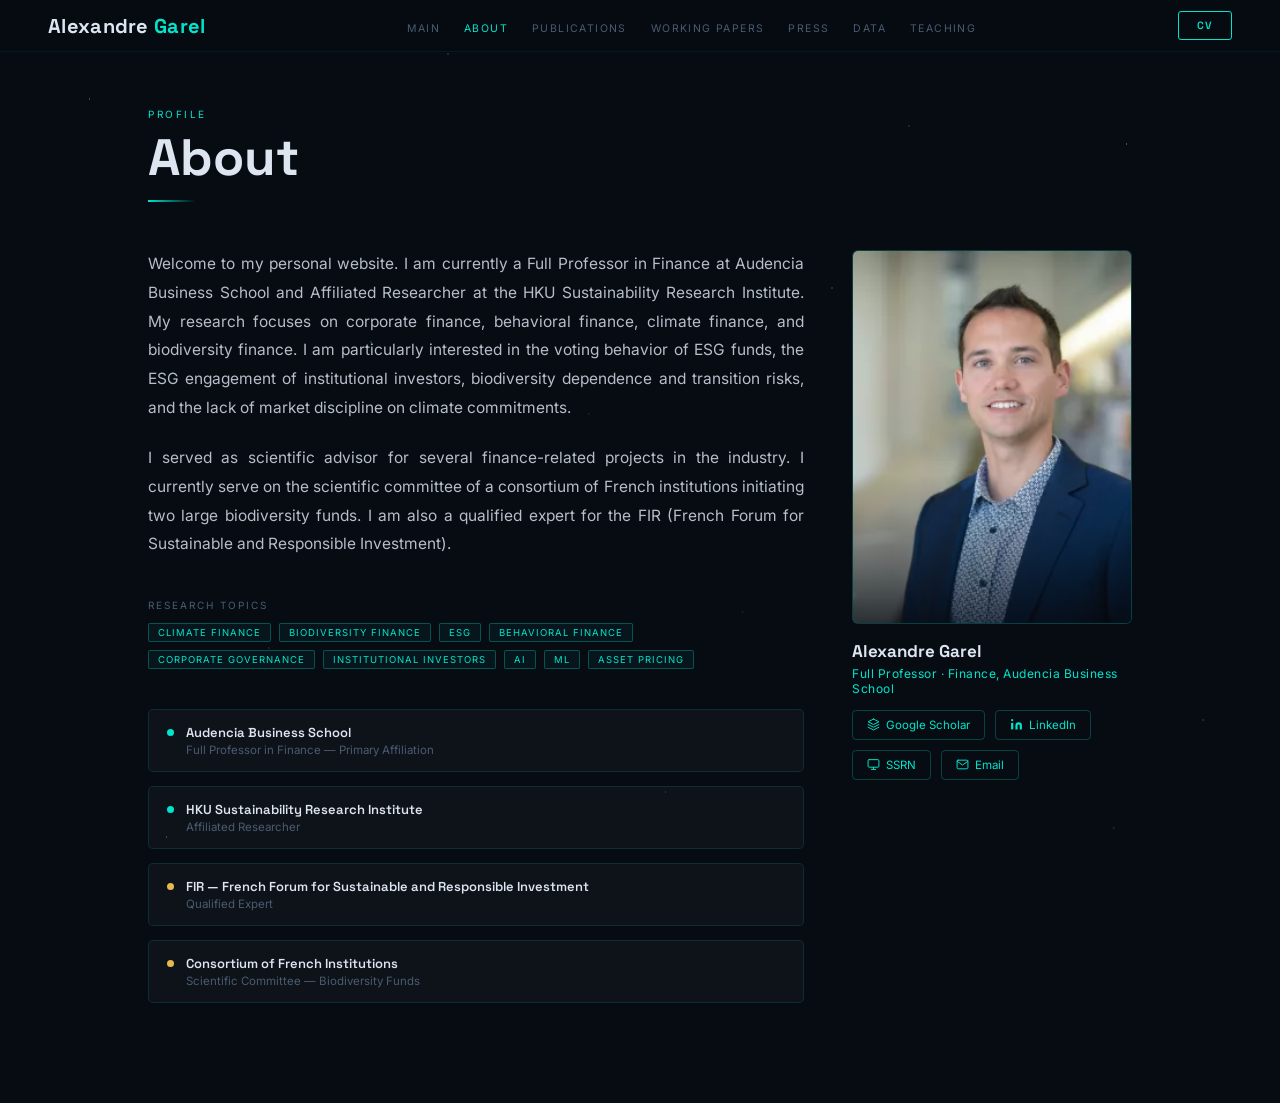
==== commit 8ffd6561: "Add files via upload" ====
--- a/about.html
+++ b/about.html
@@ -114,7 +114,6 @@
     <li><a href="teaching.html">Teaching</a></li>
   </ul>
   <div class="nav-right">
-    <a href="index.html" class="nav-home">⌂ Main</a>
     <a href="#" class="nav-btn">CV</a>
   </div>
 </nav>
@@ -220,3 +219,4 @@
 
 </body>
 </html>
+
